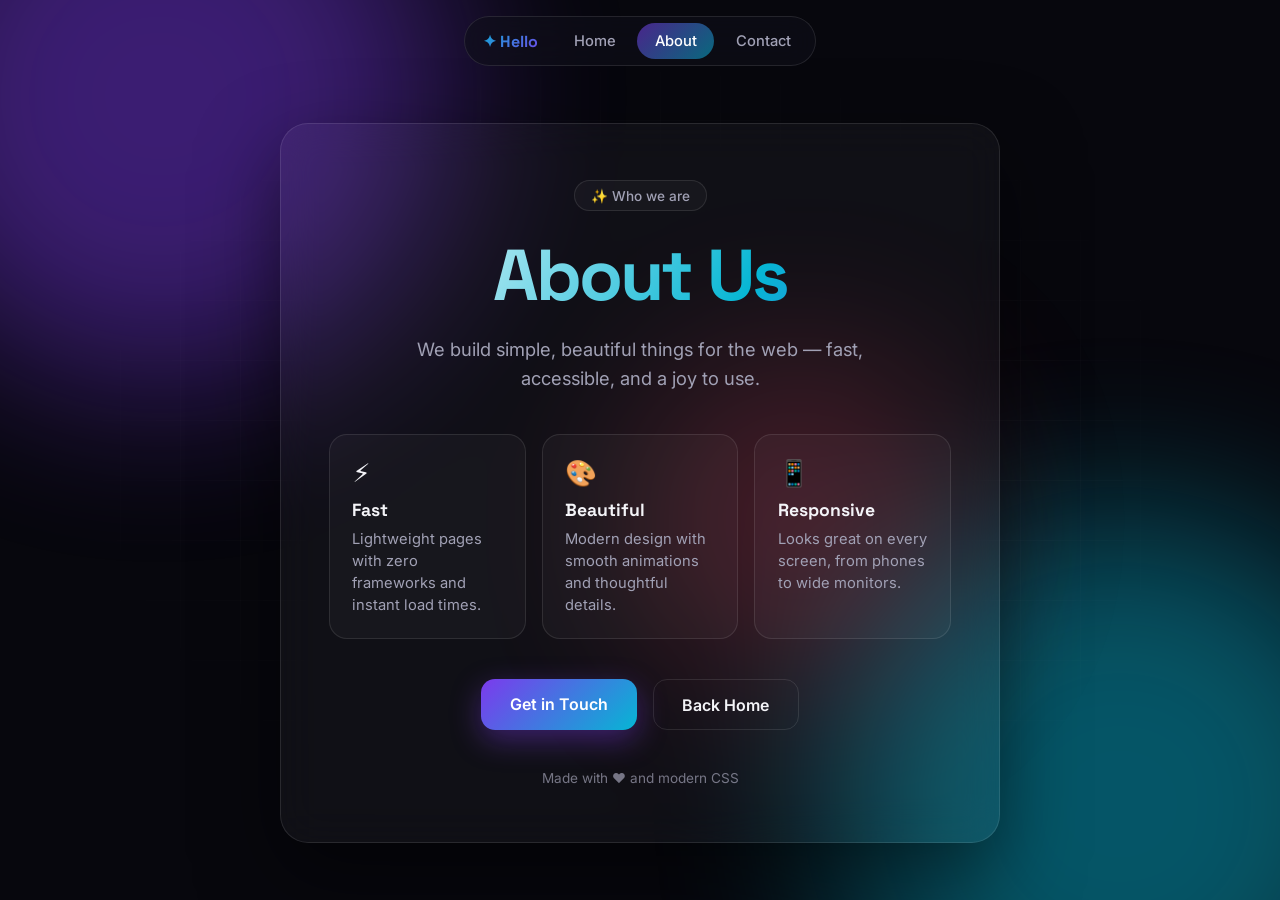
==== about.html @ f84a84e5 "added contact and about pages" ====
<!DOCTYPE html>
<html lang="en">
<head>
  <meta charset="UTF-8" />
  <meta name="viewport" content="width=device-width, initial-scale=1.0" />
  <title>About</title>
  <link rel="preconnect" href="https://fonts.googleapis.com" />
  <link rel="preconnect" href="https://fonts.gstatic.com" crossorigin />
  <link href="https://fonts.googleapis.com/css2?family=Inter:wght@400;500;600&family=Space+Grotesk:wght@600;700&display=swap" rel="stylesheet" />
  <link rel="stylesheet" href="style.css" />
</head>
<body>
  <div class="blob one"></div>
  <div class="blob two"></div>
  <div class="blob three"></div>

  <nav>
    <a class="logo" href="index.html">✦ Hello</a>
    <a class="link" href="index.html">Home</a>
    <a class="link active" href="about.html">About</a>
    <a class="link" href="contact.html">Contact</a>
  </nav>

  <div class="page">
    <main>
      <span class="badge">✨ Who we are</span>
      <h1 class="sm">About Us</h1>
      <p class="lead">We build simple, beautiful things for the web — fast, accessible, and a joy to use.</p>

      <div class="grid">
        <div class="feature">
          <div class="icon">⚡</div>
          <h3>Fast</h3>
          <p>Lightweight pages with zero frameworks and instant load times.</p>
        </div>
        <div class="feature">
          <div class="icon">🎨</div>
          <h3>Beautiful</h3>
          <p>Modern design with smooth animations and thoughtful details.</p>
        </div>
        <div class="feature">
          <div class="icon">📱</div>
          <h3>Responsive</h3>
          <p>Looks great on every screen, from phones to wide monitors.</p>
        </div>
      </div>

      <div class="actions">
        <a class="btn btn-primary" href="contact.html">Get in Touch</a>
        <a class="btn btn-ghost" href="index.html">Back Home</a>
      </div>
      <footer>Made with ❤️ and modern CSS</footer>
    </main>
  </div>
</body>
</html>
---- style.css ----
:root {
  --bg: #07070d;
  --text: #f4f4f8;
  --muted: #a1a1b5;
  --card: rgba(255, 255, 255, 0.04);
  --border: rgba(255, 255, 255, 0.1);
  --c1: #7c3aed;
  --c2: #06b6d4;
  --c3: #f43f5e;
}

* { margin: 0; padding: 0; box-sizing: border-box; }

body {
  min-height: 100vh;
  font-family: "Inter", system-ui, sans-serif;
  background: var(--bg);
  color: var(--text);
  display: flex;
  flex-direction: column;
  align-items: center;
  overflow-x: hidden;
  position: relative;
}

/* Animated gradient blobs */
.blob {
  position: fixed;
  width: 45vmax;
  height: 45vmax;
  border-radius: 50%;
  filter: blur(90px);
  opacity: 0.45;
  z-index: 0;
  animation: float 18s ease-in-out infinite;
}
.blob.one   { background: var(--c1); top: -15vmax; left: -10vmax; }
.blob.two   { background: var(--c2); bottom: -15vmax; right: -10vmax; animation-delay: -6s; }
.blob.three { background: var(--c3); top: 40%; left: 50%; width: 25vmax; height: 25vmax; opacity: 0.25; animation-delay: -12s; }

@keyframes float {
  0%, 100% { transform: translate(0, 0) scale(1); }
  33%      { transform: translate(6vw, 4vh) scale(1.1); }
  66%      { transform: translate(-4vw, 6vh) scale(0.95); }
}

/* Subtle grid overlay */
body::before {
  content: "";
  position: fixed;
  inset: 0;
  background-image:
    linear-gradient(var(--border) 1px, transparent 1px),
    linear-gradient(90deg, var(--border) 1px, transparent 1px);
  background-size: 60px 60px;
  mask-image: radial-gradient(ellipse at center, black 20%, transparent 70%);
  -webkit-mask-image: radial-gradient(ellipse at center, black 20%, transparent 70%);
  opacity: 0.35;
  z-index: 1;
  pointer-events: none;
}

/* Navigation */
nav {
  position: sticky;
  top: 1rem;
  z-index: 10;
  display: flex;
  align-items: center;
  gap: 0.25rem;
  margin: 1rem 1rem 0;
  padding: 0.4rem;
  background: rgba(15, 15, 25, 0.6);
  border: 1px solid var(--border);
  border-radius: 999px;
  backdrop-filter: blur(16px);
  -webkit-backdrop-filter: blur(16px);
}
nav .logo {
  font-family: "Space Grotesk", sans-serif;
  font-weight: 700;
  padding: 0 0.9rem 0 0.7rem;
  background: linear-gradient(135deg, var(--c2), var(--c1));
  -webkit-background-clip: text;
  background-clip: text;
  color: transparent;
  text-decoration: none;
}
nav a.link {
  padding: 0.55rem 1.1rem;
  font-size: 0.92rem;
  font-weight: 500;
  color: var(--muted);
  text-decoration: none;
  border-radius: 999px;
  transition: color 0.2s, background 0.2s;
}
nav a.link:hover { color: var(--text); background: rgba(255, 255, 255, 0.06); }
nav a.link.active {
  color: #fff;
  background: linear-gradient(135deg, rgba(124, 58, 237, 0.55), rgba(6, 182, 212, 0.55));
}

.page {
  flex: 1;
  display: grid;
  place-items: center;
  width: 100%;
  padding: 2rem 1rem;
}

main {
  position: relative;
  z-index: 2;
  text-align: center;
  padding: 3.5rem 3rem;
  width: 100%;
  max-width: 720px;
  background: var(--card);
  border: 1px solid var(--border);
  border-radius: 28px;
  backdrop-filter: blur(20px);
  -webkit-backdrop-filter: blur(20px);
  box-shadow: 0 30px 80px rgba(0, 0, 0, 0.5);
  animation: rise 1s cubic-bezier(.2, .8, .2, 1) both;
}

@keyframes rise {
  from { opacity: 0; transform: translateY(30px) scale(0.97); }
  to   { opacity: 1; transform: none; }
}

.badge {
  display: inline-flex;
  align-items: center;
  gap: 0.5rem;
  padding: 0.4rem 1rem;
  font-size: 0.85rem;
  font-weight: 500;
  color: var(--muted);
  border: 1px solid var(--border);
  border-radius: 999px;
  background: rgba(255, 255, 255, 0.03);
  margin-bottom: 1.75rem;
}
.badge .dot {
  width: 8px; height: 8px; border-radius: 50%;
  background: #22c55e;
  box-shadow: 0 0 10px #22c55e;
  animation: pulse 2s infinite;
}
@keyframes pulse { 50% { opacity: 0.4; } }

h1 {
  font-family: "Space Grotesk", sans-serif;
  font-size: clamp(3rem, 11vw, 6.5rem);
  font-weight: 700;
  line-height: 1;
  letter-spacing: -0.04em;
  background: linear-gradient(120deg, #fff 0%, var(--c2) 35%, var(--c1) 65%, var(--c3) 100%);
  background-size: 200% auto;
  -webkit-background-clip: text;
  background-clip: text;
  color: transparent;
  animation: shine 6s linear infinite;
}
h1.sm { font-size: clamp(2.5rem, 8vw, 4.5rem); }
@keyframes shine { to { background-position: 200% center; } }

.wave {
  display: inline-block;
  -webkit-text-fill-color: initial;
  animation: wave 2.5s ease-in-out infinite;
  transform-origin: 70% 70%;
}
@keyframes wave {
  0%, 60%, 100% { transform: rotate(0); }
  10%, 30% { transform: rotate(14deg); }
  20% { transform: rotate(-8deg); }
  40% { transform: rotate(-4deg); }
  50% { transform: rotate(10deg); }
}

p.lead {
  margin: 1.5rem auto 2.5rem;
  max-width: 38ch;
  font-size: 1.15rem;
  line-height: 1.6;
  color: var(--muted);
}

.actions {
  display: flex;
  gap: 1rem;
  justify-content: center;
  flex-wrap: wrap;
}

.btn {
  display: inline-block;
  padding: 0.9rem 1.8rem;
  font: 600 1rem "Inter", sans-serif;
  border-radius: 14px;
  cursor: pointer;
  text-decoration: none;
  transition: transform 0.2s, box-shadow 0.2s, background 0.2s;
}
.btn-primary {
  color: #fff;
  border: none;
  background: linear-gradient(135deg, var(--c1), var(--c2));
  box-shadow: 0 10px 30px rgba(124, 58, 237, 0.4);
}
.btn-primary:hover {
  transform: translateY(-3px);
  box-shadow: 0 16px 40px rgba(6, 182, 212, 0.45);
}
.btn-ghost {
  color: var(--text);
  background: transparent;
  border: 1px solid var(--border);
}
.btn-ghost:hover {
  background: rgba(255, 255, 255, 0.06);
  transform: translateY(-3px);
}

/* Feature cards (About) */
.grid {
  display: grid;
  grid-template-columns: repeat(auto-fit, minmax(180px, 1fr));
  gap: 1rem;
  margin: 0 0 2.5rem;
  text-align: left;
}
.feature {
  padding: 1.4rem;
  border: 1px solid var(--border);
  border-radius: 18px;
  background: rgba(255, 255, 255, 0.03);
  transition: transform 0.25s, border-color 0.25s;
}
.feature:hover { transform: translateY(-4px); border-color: rgba(6, 182, 212, 0.5); }
.feature .icon { font-size: 1.6rem; margin-bottom: 0.7rem; }
.feature h3 { font-family: "Space Grotesk", sans-serif; font-size: 1.1rem; margin-bottom: 0.4rem; }
.feature p { font-size: 0.92rem; line-height: 1.5; color: var(--muted); }

/* Contact form */
form { display: grid; gap: 1rem; text-align: left; }
.row { display: grid; grid-template-columns: 1fr 1fr; gap: 1rem; }
label { display: block; font-size: 0.85rem; font-weight: 500; color: var(--muted); margin-bottom: 0.4rem; }
input, textarea {
  width: 100%;
  padding: 0.85rem 1rem;
  font: 400 1rem "Inter", sans-serif;
  color: var(--text);
  background: rgba(255, 255, 255, 0.04);
  border: 1px solid var(--border);
  border-radius: 12px;
  outline: none;
  transition: border-color 0.2s, box-shadow 0.2s;
}
textarea { min-height: 130px; resize: vertical; }
input:focus, textarea:focus {
  border-color: var(--c2);
  box-shadow: 0 0 0 4px rgba(6, 182, 212, 0.15);
}
form .btn { width: 100%; margin-top: 0.5rem; }
.success {
  display: none;
  margin-top: 1rem;
  padding: 0.9rem;
  text-align: center;
  color: #86efac;
  border: 1px solid rgba(34, 197, 94, 0.4);
  border-radius: 12px;
  background: rgba(34, 197, 94, 0.08);
}
.success.show { display: block; animation: rise 0.5s both; }

.contact-info {
  display: flex;
  justify-content: center;
  gap: 1.5rem;
  flex-wrap: wrap;
  margin-top: 2rem;
  font-size: 0.9rem;
  color: var(--muted);
}

footer {
  margin-top: 2.5rem;
  font-size: 0.85rem;
  color: var(--muted);
  opacity: 0.7;
}

@media (max-width: 480px) {
  main { padding: 2.5rem 1.25rem; }
  .actions .btn { width: 100%; }
  .row { grid-template-columns: 1fr; }
  nav a.link { padding: 0.5rem 0.8rem; }
  nav .logo { display: none; }
}

@media (prefers-reduced-motion: reduce) {
  *, *::before { animation: none !important; }
}
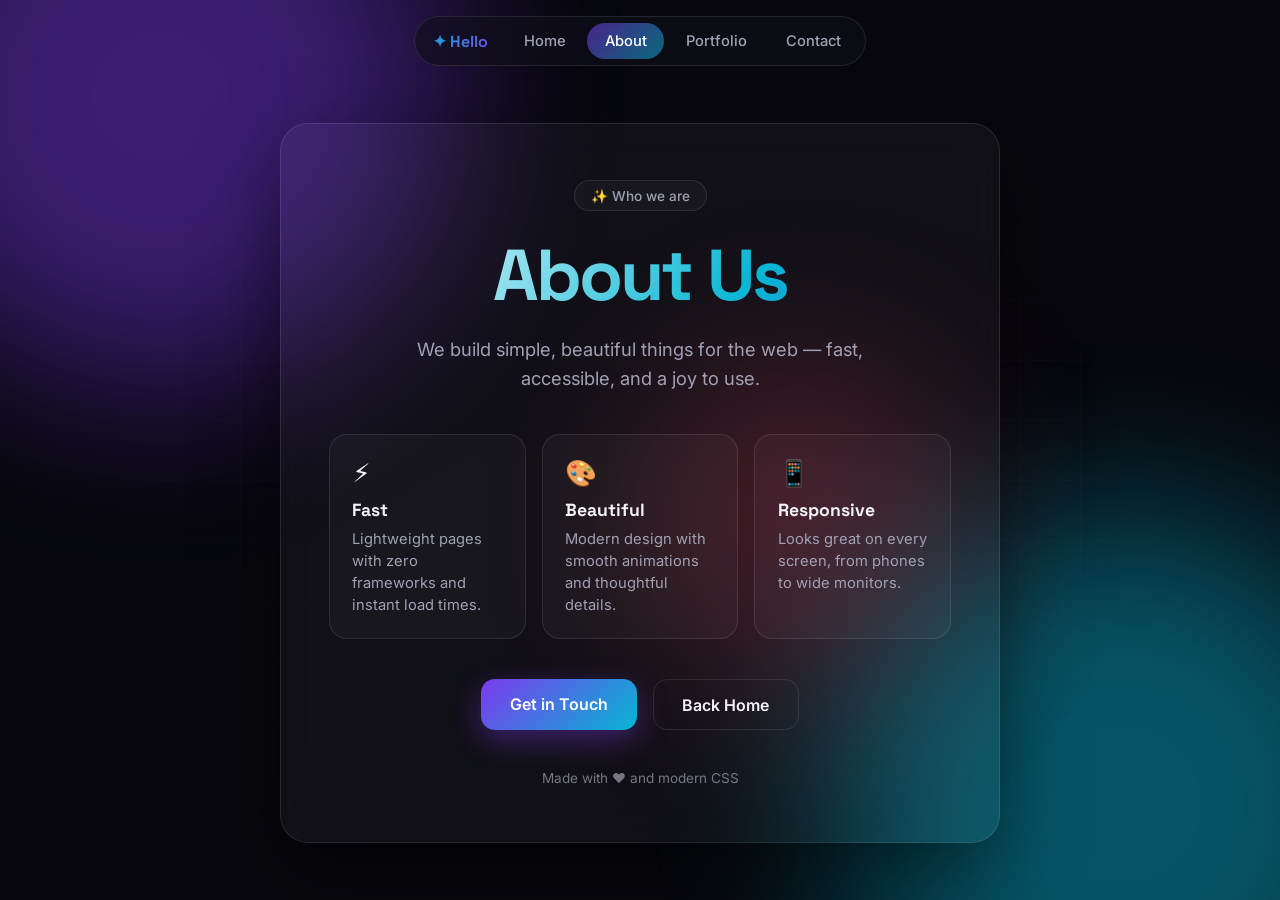
==== commit e7474af6: "All changes merged in the Gallery" ====
--- a/about.html
+++ b/about.html
@@ -18,6 +18,7 @@
     <a class="logo" href="index.html">✦ Hello</a>
     <a class="link" href="index.html">Home</a>
     <a class="link active" href="about.html">About</a>
+    <a class="link" href="myportfolio.html">Portfolio</a>
     <a class="link" href="contact.html">Contact</a>
   </nav>
 
